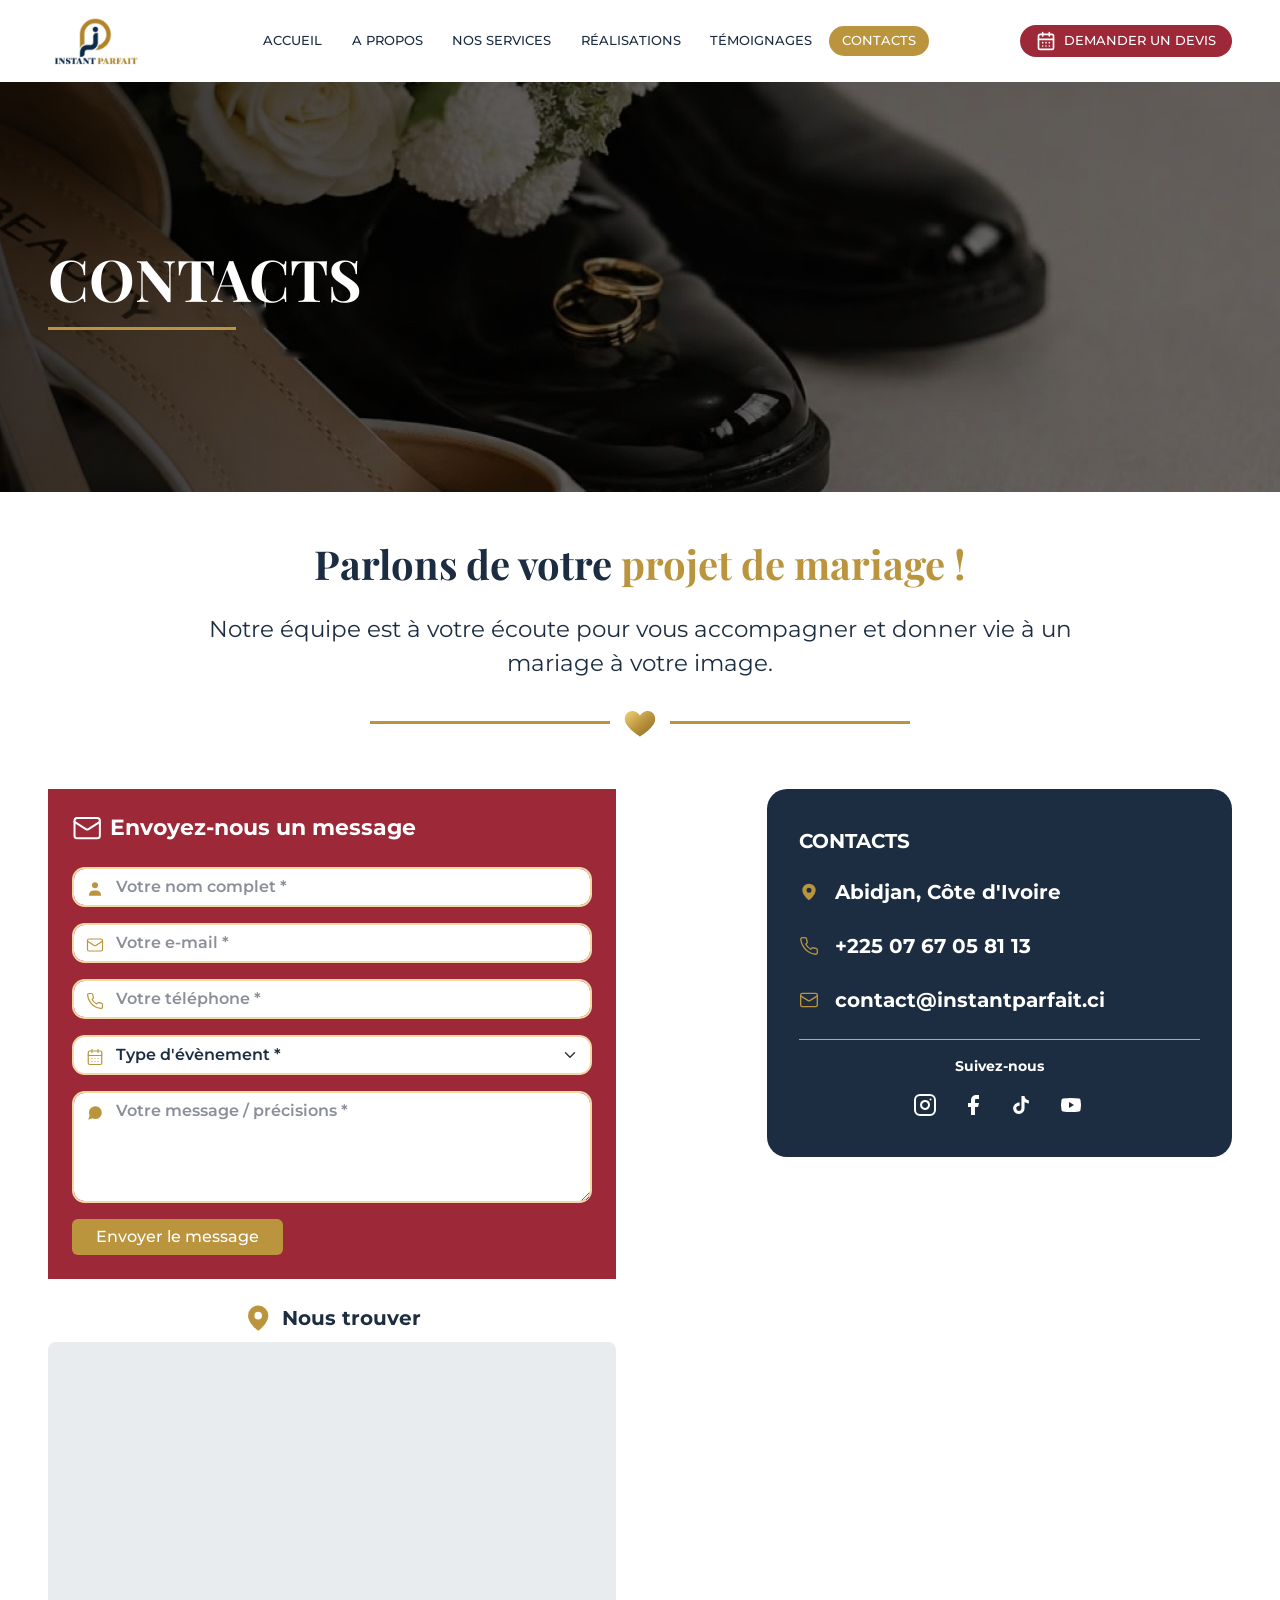
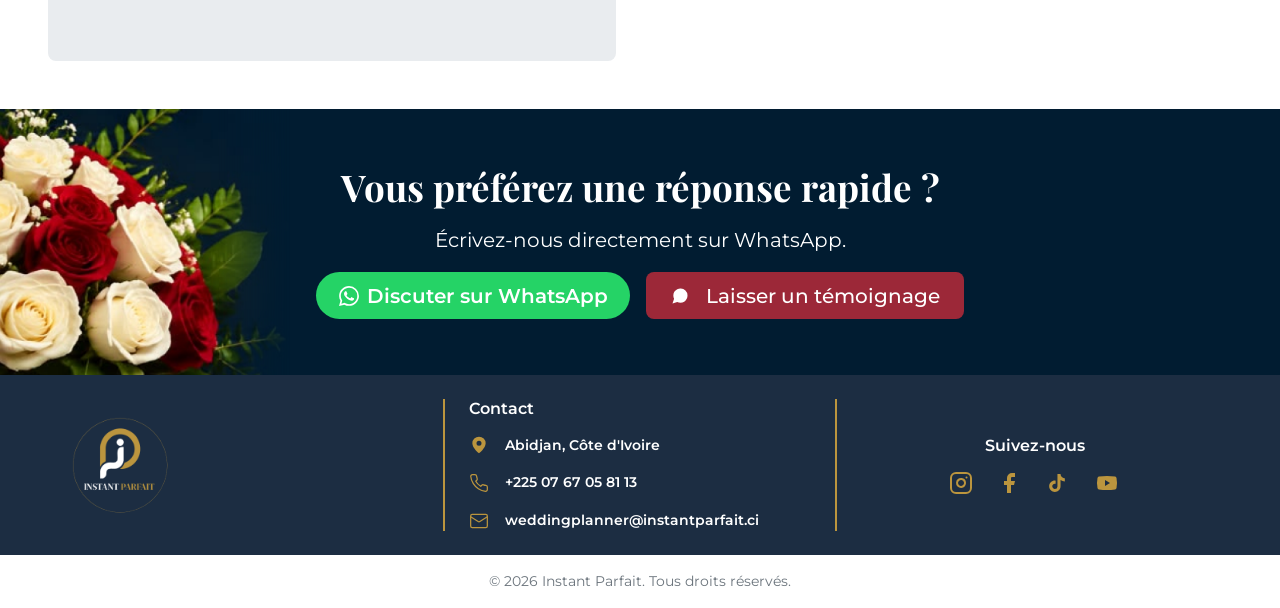
==== contact.html @ 06c69c96 "Ajout des pages A propos, Services, Réalisations, Témoignages et Contacts - 5 nouvelles pages repren" ====
<!DOCTYPE html>
<html lang="fr">
<head>
  <meta charset="UTF-8">
  <meta name="viewport" content="width=device-width, initial-scale=1.0">
  <title>Contacts – Instant Parfait</title>
  <meta name="description" content="Contactez Instant Parfait, wedding planner à Abidjan : formulaire, téléphone, e-mail et WhatsApp.">
  <link rel="preconnect" href="https://fonts.googleapis.com">
  <link rel="preconnect" href="https://fonts.gstatic.com" crossorigin>
  <link href="https://fonts.googleapis.com/css2?family=Montserrat:wght@400;500;600;700&family=Playfair+Display:wght@600;700&display=swap" rel="stylesheet">
  <link rel="stylesheet" href="assets/vendor/bootstrap/bootstrap.min.css">
  <link rel="stylesheet" href="assets/css/style.css">
</head>
<body>

  <!-- ===== En-tête ===== -->
  <header class="ip-header sticky-top">
    <nav class="navbar navbar-expand-lg ip-inner">
      <a class="navbar-brand" href="index.html">
        <img src="assets/img/logo.png" alt="Instant Parfait" class="ip-logo">
      </a>

      <div class="d-flex align-items-center gap-2 order-lg-last">
        <a href="contact.html#formulaire" class="btn btn-bordeaux btn-devis d-none d-sm-inline-flex">
          <svg class="ip-icon" width="20" height="20" viewBox="0 0 24 24" fill="none" stroke="currentColor" stroke-width="2" stroke-linecap="round" stroke-linejoin="round"><rect width="18" height="18" x="3" y="4" rx="2"/><path d="M8 2v4M16 2v4M3 10h18M8 14h.01M12 14h.01M16 14h.01M8 18h.01M12 18h.01M16 18h.01"/></svg>
          Demander un devis
        </a>
        <button class="navbar-toggler border-0" type="button" data-bs-toggle="collapse" data-bs-target="#menu" aria-controls="menu" aria-expanded="false" aria-label="Menu">
          <span class="navbar-toggler-icon"></span>
        </button>
      </div>

      <div class="collapse navbar-collapse justify-content-center" id="menu">
        <ul class="navbar-nav gap-lg-1 py-3 py-lg-0">
          <li class="nav-item"><a class="nav-link" href="index.html">Accueil</a></li>
          <li class="nav-item"><a class="nav-link" href="a-propos.html">A propos</a></li>
          <li class="nav-item"><a class="nav-link" href="services.html">Nos services</a></li>
          <li class="nav-item"><a class="nav-link" href="realisations.html">Réalisations</a></li>
          <li class="nav-item"><a class="nav-link" href="temoignages.html">Témoignages</a></li>
          <li class="nav-item"><a class="nav-link" href="contact.html">Contacts</a></li>
          <li class="nav-item d-sm-none mt-2">
            <a href="contact.html#formulaire" class="btn btn-bordeaux btn-devis w-100 justify-content-center">Demander un devis</a>
          </li>
        </ul>
      </div>
    </nav>
  </header>

  <main>

    <!-- ===== Bannière ===== -->
    <section class="ip-banner">
      <img src="assets/img/banniere-contact.jpg" alt="Chaussures des mariés, bouquet et alliances">
      <div class="ip-inner"><h1>Contacts</h1></div>
    </section>

    <!-- ===== Introduction ===== -->
    <section class="ip-inner text-center pt-5">
      <h2 class="ip-intro-titre">Parlons de votre <span class="text-gold">projet de mariage !</span></h2>
      <p class="ip-intro-texte mt-4 mb-0">
        Notre équipe est à votre écoute pour vous accompagner et donner vie à un mariage à votre image.
      </p>
      <div class="ip-separateur" aria-hidden="true"><svg viewBox="0 0 24 24" width="36" height="36"><defs><linearGradient id="or" x1="0" y1="0" x2="1" y2="1"><stop offset="0" stop-color="#f3d27a"/><stop offset=".5" stop-color="#bb953e"/><stop offset="1" stop-color="#8a6a22"/></linearGradient></defs><path fill="url(#or)" d="M12 21s-7.5-4.6-9.6-9.2C.8 8.2 2.9 4 6.9 4c2.1 0 3.6 1.1 5.1 3 1.5-1.9 3-3 5.1-3 4 0 6.1 4.2 4.5 7.8C19.5 16.4 12 21 12 21Z"/></svg></div>
    </section>

    <!-- ===== Formulaire et coordonnées ===== -->
    <section id="formulaire" class="ip-inner py-5">
      <div class="row g-4 g-xl-5 justify-content-between">
        <div class="col-lg-6">
          <div class="ip-form-card">
            <h2 class="d-flex align-items-center gap-2 mb-4"><svg class="ip-icon-lg" width="24" height="24" viewBox="0 0 24 24" fill="none" stroke="currentColor" stroke-width="1.6" stroke-linecap="round" stroke-linejoin="round" aria-hidden="true"><rect width="20" height="16" x="2" y="4" rx="2"/><path d="m22 7-8.97 5.7a1.94 1.94 0 0 1-2.06 0L2 7"/></svg> Envoyez-nous un message</h2>

            <div id="form-contact-succes" class="alert alert-light d-none" role="status" tabindex="-1">
              Merci <strong data-nom></strong>, votre message a bien été envoyé. Nous vous répondons très vite !
            </div>

            <form id="form-contact" class="d-flex flex-column gap-3" novalidate>
              <div class="ip-champ">
                <svg width="24" height="24" viewBox="0 0 24 24" fill="currentColor" aria-hidden="true"><circle cx="12" cy="7" r="4"/><path d="M4 21v-1a6 6 0 0 1 6-6h4a6 6 0 0 1 6 6v1Z"/></svg>
                <input type="text" class="form-control" name="nom" placeholder="Votre nom complet *" autocomplete="name" required aria-label="Votre nom complet">
                <div class="invalid-feedback">Indiquez votre nom.</div>
              </div>
              <div class="ip-champ">
                <svg width="24" height="24" viewBox="0 0 24 24" fill="none" stroke="currentColor" stroke-width="1.6" stroke-linecap="round" stroke-linejoin="round" aria-hidden="true"><rect width="20" height="16" x="2" y="4" rx="2"/><path d="m22 7-8.97 5.7a1.94 1.94 0 0 1-2.06 0L2 7"/></svg>
                <input type="email" class="form-control" name="email" placeholder="Votre e-mail *" autocomplete="email" required aria-label="Votre e-mail">
                <div class="invalid-feedback">Indiquez une adresse e-mail valide.</div>
              </div>
              <div class="ip-champ">
                <svg width="24" height="24" viewBox="0 0 24 24" fill="none" stroke="currentColor" stroke-width="1.6" stroke-linecap="round" stroke-linejoin="round" aria-hidden="true"><path d="M22 16.92v3a2 2 0 0 1-2.18 2 19.79 19.79 0 0 1-8.63-3.07 19.5 19.5 0 0 1-6-6 19.79 19.79 0 0 1-3.07-8.67A2 2 0 0 1 4.11 2h3a2 2 0 0 1 2 1.72 12.84 12.84 0 0 0 .7 2.81 2 2 0 0 1-.45 2.11L8.09 9.91a16 16 0 0 0 6 6l1.27-1.27a2 2 0 0 1 2.11-.45 12.84 12.84 0 0 0 2.81.7A2 2 0 0 1 22 16.92z"/></svg>
                <input type="tel" class="form-control" name="telephone" placeholder="Votre téléphone *" autocomplete="tel" required aria-label="Votre téléphone">
                <div class="invalid-feedback">Indiquez votre numéro de téléphone.</div>
              </div>
              <div class="ip-champ">
                <svg width="24" height="24" viewBox="0 0 24 24" fill="none" stroke="currentColor" stroke-width="1.6" stroke-linecap="round" stroke-linejoin="round" aria-hidden="true"><rect width="18" height="18" x="3" y="4" rx="2"/><path d="M8 2v4M16 2v4M3 10h18M8 14h.01M12 14h.01M16 14h.01M8 18h.01M12 18h.01M16 18h.01"/></svg>
                <select class="form-select" name="evenement" required aria-label="Type d'évènement">
                  <option value="" selected disabled>Type d'évènement *</option>
                  <option>Mariage</option>
                  <option>Fiançailles</option>
                  <option>Réception / décoration</option>
                  <option>Autre évènement</option>
                </select>
                <div class="invalid-feedback">Choisissez un type d'évènement.</div>
              </div>
              <div class="ip-champ">
                <svg width="24" height="24" viewBox="0 0 24 24" fill="currentColor" aria-hidden="true"><path d="M21 11.5a8.38 8.38 0 0 1-.9 3.8 8.5 8.5 0 0 1-7.6 4.7 8.38 8.38 0 0 1-3.8-.9L3 21l1.9-5.7a8.38 8.38 0 0 1-.9-3.8 8.5 8.5 0 0 1 4.7-7.6 8.38 8.38 0 0 1 3.8-.9h.5a8.48 8.48 0 0 1 8 8v.5z"/></svg>
                <textarea class="form-control" name="message" rows="4" placeholder="Votre message / précisions *" required aria-label="Votre message"></textarea>
                <div class="invalid-feedback">Écrivez votre message.</div>
              </div>
              <button type="submit" class="btn btn-gold align-self-start px-4">Envoyer le message</button>
            </form>
          </div>

          <h2 class="h5 fw-bold d-flex align-items-center justify-content-center gap-2 mt-4"><svg class="ip-icon-lg text-gold" width="24" height="24" viewBox="0 0 24 24" fill="currentColor" aria-hidden="true"><path d="M12 2a8 8 0 0 0-8 8c0 6 8 12 8 12s8-6 8-12a8 8 0 0 0-8-8Zm0 11a3 3 0 1 1 0-6 3 3 0 0 1 0 6Z"/></svg> Nous trouver</h2>
          <iframe class="ip-carte" src="https://maps.google.com/maps?q=Abidjan%2C%20C%C3%B4te%20d%27Ivoire&amp;z=11&amp;output=embed" title="Carte : Instant Parfait à Abidjan" loading="lazy" referrerpolicy="no-referrer-when-downgrade"></iframe>
        </div>

        <div class="col-lg-5">
          <div class="ip-contact-card">
            <h2 class="h5 fw-bold text-uppercase mb-4">Contacts</h2>
            <ul class="ip-contact-liste list-unstyled d-flex flex-column gap-4 mb-4">
              <li class="d-flex align-items-center gap-3"><svg class="ip-icon text-gold" width="24" height="24" viewBox="0 0 24 24" fill="currentColor" aria-hidden="true"><path d="M12 2a8 8 0 0 0-8 8c0 6 8 12 8 12s8-6 8-12a8 8 0 0 0-8-8Zm0 11a3 3 0 1 1 0-6 3 3 0 0 1 0 6Z"/></svg> Abidjan, Côte d'Ivoire</li>
              <li class="d-flex align-items-center gap-3"><svg class="ip-icon text-gold" width="24" height="24" viewBox="0 0 24 24" fill="none" stroke="currentColor" stroke-width="1.6" stroke-linecap="round" stroke-linejoin="round" aria-hidden="true"><path d="M22 16.92v3a2 2 0 0 1-2.18 2 19.79 19.79 0 0 1-8.63-3.07 19.5 19.5 0 0 1-6-6 19.79 19.79 0 0 1-3.07-8.67A2 2 0 0 1 4.11 2h3a2 2 0 0 1 2 1.72 12.84 12.84 0 0 0 .7 2.81 2 2 0 0 1-.45 2.11L8.09 9.91a16 16 0 0 0 6 6l1.27-1.27a2 2 0 0 1 2.11-.45 12.84 12.84 0 0 0 2.81.7A2 2 0 0 1 22 16.92z"/></svg> <a href="tel:+2250767058113">+225 07 67 05 81 13</a></li>
              <li class="d-flex align-items-center gap-3"><svg class="ip-icon text-gold" width="24" height="24" viewBox="0 0 24 24" fill="none" stroke="currentColor" stroke-width="1.6" stroke-linecap="round" stroke-linejoin="round" aria-hidden="true"><rect width="20" height="16" x="2" y="4" rx="2"/><path d="m22 7-8.97 5.7a1.94 1.94 0 0 1-2.06 0L2 7"/></svg> <a href="mailto:contact@instantparfait.ci" class="text-break">contact@instantparfait.ci</a></li>
            </ul>
            <hr>
            <p class="text-center small mb-3">Suivez-nous</p>
            <div class="ip-social d-flex justify-content-center gap-4">
          <a href="#" aria-label="Instagram">
            <svg width="24" height="24" viewBox="0 0 24 24" fill="none" stroke="currentColor" stroke-width="2" stroke-linecap="round"><rect width="20" height="20" x="2" y="2" rx="5"/><path d="M16 11.37A4 4 0 1 1 12.63 8 4 4 0 0 1 16 11.37zM17.5 6.5h.01"/></svg>
          </a>
          <a href="#" aria-label="Facebook">
            <svg width="24" height="24" viewBox="0 0 24 24" fill="currentColor"><path d="M18 2h-3a5 5 0 0 0-5 5v3H7v4h3v8h4v-8h3l1-4h-4V7a1 1 0 0 1 1-1h3z"/></svg>
          </a>
          <a href="#" aria-label="TikTok">
            <svg width="24" height="24" viewBox="0 0 24 24" fill="currentColor"><path d="M16.6 5.82A4.28 4.28 0 0 1 15.54 3h-3.09v12.4a2.59 2.59 0 0 1-2.59 2.5c-1.42 0-2.6-1.16-2.6-2.6 0-1.72 1.66-3.01 3.37-2.48V9.66c-3.45-.46-6.47 2.22-6.47 5.64 0 3.33 2.76 5.7 5.69 5.7 3.14 0 5.69-2.55 5.69-5.7V9.01a7.35 7.35 0 0 0 4.3 1.38V7.3s-1.88.09-3.24-1.48z"/></svg>
          </a>
          <a href="#" aria-label="YouTube">
            <svg width="28" height="24" viewBox="0 0 24 24"><path fill="currentColor" d="M2.5 17a24.12 24.12 0 0 1 0-10 2 2 0 0 1 1.4-1.4 49.56 49.56 0 0 1 16.2 0A2 2 0 0 1 21.5 7a24.12 24.12 0 0 1 0 10 2 2 0 0 1-1.4 1.4 49.55 49.55 0 0 1-16.2 0A2 2 0 0 1 2.5 17"/><path fill="#1c2d42" d="m10 15 5-3-5-3z"/></svg>
          </a>
        </div>
          </div>
        </div>
      </div>
    </section>

    <!-- ===== Appel à l'action ===== -->
    <section class="ip-cta-band">
      <img src="assets/img/cta-roses.png" alt="" class="ip-cta-roses">
      <div class="ip-cta-contenu">
        <h2>Vous préférez une réponse rapide ?</h2>
        <p class="mt-3">Écrivez-nous directement sur WhatsApp.</p>
        <div class="d-flex flex-wrap justify-content-center gap-3 mt-3">
          <a href="https://wa.me/2250767058113" target="_blank" rel="noopener" class="btn btn-whatsapp btn-lg"><svg class="ip-icon" width="24" height="24" viewBox="0 0 24 24" fill="currentColor" aria-hidden="true"><path d="M17.47 14.38c-.3-.15-1.76-.87-2.03-.97-.27-.1-.47-.15-.67.15-.2.3-.77.97-.94 1.16-.17.2-.35.22-.64.08-.3-.15-1.26-.46-2.39-1.48-.88-.79-1.48-1.76-1.65-2.06-.17-.3-.02-.46.13-.6.13-.14.3-.35.45-.52.15-.18.2-.3.3-.5.1-.2.05-.37-.03-.52-.07-.15-.67-1.61-.92-2.2-.24-.58-.49-.5-.67-.51h-.57c-.2 0-.52.07-.8.37-.27.3-1.04 1.02-1.04 2.48 0 1.46 1.07 2.88 1.21 3.07.15.2 2.1 3.2 5.08 4.49.71.3 1.26.49 1.7.63.71.22 1.36.19 1.87.12.57-.09 1.76-.72 2-1.41.25-.7.25-1.29.18-1.41-.08-.13-.28-.2-.57-.35M12.05 21.79h-.01a9.87 9.87 0 0 1-5.03-1.38l-.36-.21-3.74.98 1-3.65-.24-.37a9.86 9.86 0 0 1-1.51-5.26c0-5.45 4.44-9.88 9.89-9.88 2.64 0 5.12 1.03 6.99 2.9a9.82 9.82 0 0 1 2.89 6.99c0 5.45-4.44 9.88-9.88 9.88m8.41-18.3A11.82 11.82 0 0 0 12.05 0C5.5 0 .16 5.34.16 11.89c0 2.1.55 4.14 1.59 5.95L.06 24l6.3-1.65a11.88 11.88 0 0 0 5.68 1.45h.01c6.55 0 11.89-5.34 11.89-11.89a11.82 11.82 0 0 0-3.48-8.41Z"/></svg> Discuter sur WhatsApp</a>
          <a href="temoignages.html#avis" class="btn btn-bordeaux btn-lg px-4 gap-3"><svg class="ip-icon" width="24" height="24" viewBox="0 0 24 24" fill="currentColor" aria-hidden="true"><path d="M21 11.5a8.38 8.38 0 0 1-.9 3.8 8.5 8.5 0 0 1-7.6 4.7 8.38 8.38 0 0 1-3.8-.9L3 21l1.9-5.7a8.38 8.38 0 0 1-.9-3.8 8.5 8.5 0 0 1 4.7-7.6 8.38 8.38 0 0 1 3.8-.9h.5a8.48 8.48 0 0 1 8 8v.5z"/></svg> Laisser un témoignage</a>
        </div>
      </div>
    </section>
  </main>

  <!-- ===== Pied de page ===== -->
  <footer>
   <div class="bg-navy text-white">
    <div class="ip-inner ip-footer row g-0 align-items-center py-4">
      <div class="col-md-4 text-center text-md-start ps-md-4 mb-4 mb-md-0">
        <img src="assets/img/logo-footer.png" alt="Instant Parfait" class="ip-footer-logo">
      </div>

      <div class="col-md-4 ip-footer-contact px-md-4 mb-4 mb-md-0">
        <h3 class="fs-6 fw-semibold mb-3 text-center text-md-start">Contact</h3>
        <ul class="list-unstyled mx-auto mx-md-0 mb-0 d-flex flex-column gap-3" style="width: fit-content;">
          <li class="d-flex align-items-center gap-3">
            <svg class="ip-icon text-gold" width="20" height="20" viewBox="0 0 24 24" fill="currentColor"><path d="M12 2a8 8 0 0 0-8 8c0 6 8 12 8 12s8-6 8-12a8 8 0 0 0-8-8Zm0 11a3 3 0 1 1 0-6 3 3 0 0 1 0 6Z"/></svg>
            Abidjan, Côte d'Ivoire
          </li>
          <li class="d-flex align-items-center gap-3">
            <svg class="ip-icon text-gold" width="20" height="20" viewBox="0 0 24 24" fill="none" stroke="currentColor" stroke-width="1.5" stroke-linejoin="round"><path d="M22 16.92v3a2 2 0 0 1-2.18 2 19.79 19.79 0 0 1-8.63-3.07 19.5 19.5 0 0 1-6-6 19.79 19.79 0 0 1-3.07-8.67A2 2 0 0 1 4.11 2h3a2 2 0 0 1 2 1.72 12.84 12.84 0 0 0 .7 2.81 2 2 0 0 1-.45 2.11L8.09 9.91a16 16 0 0 0 6 6l1.27-1.27a2 2 0 0 1 2.11-.45 12.84 12.84 0 0 0 2.81.7A2 2 0 0 1 22 16.92z"/></svg>
            <a href="tel:+2250767058113">+225 07 67 05 81 13</a>
          </li>
          <li class="d-flex align-items-center gap-3">
            <svg class="ip-icon text-gold" width="20" height="20" viewBox="0 0 24 24" fill="none" stroke="currentColor" stroke-width="1.5" stroke-linejoin="round"><rect width="20" height="16" x="2" y="4" rx="2"/><path d="m22 7-8.97 5.7a1.94 1.94 0 0 1-2.06 0L2 7"/></svg>
            <a href="mailto:weddingplanner@instantparfait.ci" class="text-break">weddingplanner@instantparfait.ci</a>
          </li>
        </ul>
      </div>

      <div class="col-md-4 text-center">
        <h3 class="fs-6 fw-semibold mb-3">Suivez-nous</h3>
        <div class="ip-social d-flex justify-content-center gap-4">
          <a href="#" aria-label="Instagram">
            <svg width="24" height="24" viewBox="0 0 24 24" fill="none" stroke="currentColor" stroke-width="2" stroke-linecap="round"><rect width="20" height="20" x="2" y="2" rx="5"/><path d="M16 11.37A4 4 0 1 1 12.63 8 4 4 0 0 1 16 11.37zM17.5 6.5h.01"/></svg>
          </a>
          <a href="#" aria-label="Facebook">
            <svg width="24" height="24" viewBox="0 0 24 24" fill="currentColor"><path d="M18 2h-3a5 5 0 0 0-5 5v3H7v4h3v8h4v-8h3l1-4h-4V7a1 1 0 0 1 1-1h3z"/></svg>
          </a>
          <a href="#" aria-label="TikTok">
            <svg width="24" height="24" viewBox="0 0 24 24" fill="currentColor"><path d="M16.6 5.82A4.28 4.28 0 0 1 15.54 3h-3.09v12.4a2.59 2.59 0 0 1-2.59 2.5c-1.42 0-2.6-1.16-2.6-2.6 0-1.72 1.66-3.01 3.37-2.48V9.66c-3.45-.46-6.47 2.22-6.47 5.64 0 3.33 2.76 5.7 5.69 5.7 3.14 0 5.69-2.55 5.69-5.7V9.01a7.35 7.35 0 0 0 4.3 1.38V7.3s-1.88.09-3.24-1.48z"/></svg>
          </a>
          <a href="#" aria-label="YouTube">
            <svg width="28" height="24" viewBox="0 0 24 24"><path fill="currentColor" d="M2.5 17a24.12 24.12 0 0 1 0-10 2 2 0 0 1 1.4-1.4 49.56 49.56 0 0 1 16.2 0A2 2 0 0 1 21.5 7a24.12 24.12 0 0 1 0 10 2 2 0 0 1-1.4 1.4 49.55 49.55 0 0 1-16.2 0A2 2 0 0 1 2.5 17"/><path fill="#1c2d42" d="m10 15 5-3-5-3z"/></svg>
          </a>
        </div>
      </div>
    </div>
   </div>
    <p class="text-center small text-secondary py-3 mb-0">© <span id="annee"></span> Instant Parfait. Tous droits réservés.</p>
  </footer>

  <script src="assets/vendor/bootstrap/bootstrap.bundle.min.js"></script>
  <script src="assets/js/main.js"></script>
</body>
</html>
---- assets/css/style.css ----
/* ==========================================================
   Instant Parfait – styles personnalisés (complète Bootstrap)
   ========================================================== */

:root {
  --ip-gold: #bb953e;
  --ip-navy: #1c2d42;
  --ip-bordeaux: #9c2838;
  --ip-cacao: #3d2e20;
  --ip-serif: "Playfair Display", Georgia, "Times New Roman", serif;
  --ip-sans: "Montserrat", system-ui, -apple-system, "Segoe UI", sans-serif;
}

body {
  font-family: var(--ip-sans);
  color: var(--ip-navy);
  background: #fff;
}

.font-serif { font-family: var(--ip-serif); }
.text-gold { color: var(--ip-gold) !important; }
.text-navy { color: var(--ip-navy) !important; }
.bg-navy { background-color: var(--ip-navy) !important; }

/* Les ancres (#services…) ne passent pas sous le menu fixe */
section[id] { scroll-margin-top: 90px; }

/* Les fonds prennent toute la largeur ; le contenu est aligné dans .ip-inner */
.ip-inner {
  width: 100%;
  max-width: 1440px;
  margin-inline: auto;
  padding-inline: 1rem;
}
@media (min-width: 768px) {
  .ip-inner { padding-inline: 2rem; }
}
@media (min-width: 1200px) {
  .ip-inner { padding-inline: 3rem; }
}

/* ---------- Icônes SVG ---------- */
.ip-icon { width: 1.25rem; height: 1.25rem; flex-shrink: 0; }
.ip-icon-lg { width: 1.9rem; height: 1.9rem; }
.ip-icon-xl { width: 2.6rem; height: 2.6rem; }

/* ---------- Boutons ---------- */
.btn-gold,
.btn-bordeaux {
  display: inline-flex;
  align-items: center;
  gap: .5rem;
  color: #fff;
  font-weight: 500;
  border: 0;
  transition: filter .2s, transform .2s;
}
.btn-gold { background: var(--ip-gold); }
.btn-bordeaux { background: var(--ip-bordeaux); }
.btn-gold:hover,
.btn-bordeaux:hover {
  color: #fff;
  filter: brightness(1.1);
  transform: translateY(-2px);
}

/* ---------- En-tête ---------- */
.ip-header {
  background: rgba(255, 255, 255, .96);
  backdrop-filter: blur(6px);
}
.ip-logo { height: 56px; width: auto; }

.ip-header .nav-link {
  font-size: .82rem;
  font-weight: 500;
  text-transform: uppercase;
  color: var(--ip-navy);
  border-radius: 999px;
  padding: .35rem .8rem !important;
}
.ip-header .nav-link:hover { color: var(--ip-gold); }
.ip-header .nav-link.active {
  background: var(--ip-gold);
  color: #fff !important;
}
.ip-header .btn-devis {
  font-size: .82rem;
  text-transform: uppercase;
  border-radius: 999px;
  padding: .35rem 1rem;
}
.navbar-toggler:focus { box-shadow: none; }

/* ---------- Hero ---------- */
.ip-hero {
  position: relative;
  overflow: hidden;
  background: var(--ip-cacao);
  color: #fff;
  border-bottom: 2px solid var(--ip-gold);
}
.ip-hero-img {
  position: absolute;
  inset: 0;
  width: 100%;
  height: 100%;
  object-fit: cover;
  object-position: top;
}
.ip-hero-overlay {
  position: absolute;
  inset: 0;
  background: rgba(61, 46, 32, .75);
}
.ip-hero-content {
  position: relative;
  max-width: 36rem;
  padding: 3rem 0;
}
.ip-hero h1 {
  font-family: var(--ip-serif);
  font-weight: 700;
  font-size: clamp(2.2rem, 5vw, 3.4rem);
  line-height: 1.3;
}
.ip-hero .ip-surtitre {
  font-size: .85rem;
  font-weight: 500;
  text-transform: uppercase;
}
.ip-hero-atouts {
  font-size: .66rem;
  font-weight: 500;
  max-width: 28rem;
}
@media (min-width: 400px) {
  .ip-hero-atouts { font-size: .72rem; }
}
@media (min-width: 576px) {
  .ip-hero-atouts { font-size: .85rem; }
}

/* Tablette et plus : photo à droite, dégradé à gauche */
@media (min-width: 768px) {
  .ip-hero-img { left: auto; width: 58%; }
  /* Le dégradé reste opaque jusqu'au bord gauche de la photo (42 %) pour masquer la jonction */
  .ip-hero-overlay {
    background: linear-gradient(to right,
      var(--ip-cacao) 42%,
      rgba(61, 46, 32, .6) 54%,
      transparent 75%);
  }
  .ip-hero-content { padding: 3rem 0; }
}
@media (min-width: 1200px) {
  .ip-hero-img { width: 55%; }
  .ip-hero-overlay {
    background: linear-gradient(to right,
      var(--ip-cacao) 45%,
      rgba(61, 46, 32, .6) 56%,
      transparent 75%);
  }
  .ip-hero-content { padding: 4.5rem 0; }
}

/* ---------- À propos ---------- */
.ip-titre {
  font-family: var(--ip-serif);
  font-weight: 600;
  font-size: clamp(1.7rem, 3vw, 2rem);
}
.ip-apropos-texte {
  font-weight: 500;
  font-size: 1.1rem;
  line-height: 1.6;
}
.ip-apropos-atouts { font-weight: 500; }

/* ---------- Services ---------- */
.ip-services-grid {
  max-width: 300px;          /* mobile : une carte centrée */
  margin-inline: auto;
}
.ip-service-card {
  display: flex;
  flex-direction: column;
  width: 100%;
  height: 100%;
  overflow: hidden;
  background: #fff;
  color: var(--ip-navy);
  border-radius: .75rem .75rem 0 0;
  text-decoration: none;
  box-shadow: 0 6px 18px rgba(0, 0, 0, .25);
  transition: transform .3s, box-shadow .3s;
}
.ip-service-card:hover {
  color: var(--ip-navy);
  transform: translateY(-4px);
  box-shadow: 0 10px 24px rgba(0, 0, 0, .35);
}
.ip-service-media {
  overflow: hidden;
  aspect-ratio: 16 / 10;
}
.ip-service-media img {
  display: block;
  width: 100%;
  height: 100%;
  object-fit: cover;
  transition: transform .4s;
}
.ip-service-card:hover .ip-service-media img { transform: scale(1.06); }
.ip-service-card h3 {
  flex-grow: 1;
  display: flex;
  align-items: center;
  justify-content: center;
  min-height: 3.6rem;        /* même hauteur de titre sur 1 ou 2 lignes */
  margin: 0;
  padding: .55rem .75rem;
  font-size: 1.1rem;
  font-weight: 500;
  line-height: 1.25;
}

/* Tablette portrait (576–767px) : 3 cartes plus compactes */
@media (min-width: 576px) {
  .ip-services-grid { max-width: 640px; }
  .ip-service-card h3 {
    min-height: 3.2rem;
    padding: .5rem .4rem;
    font-size: .95rem;
  }
}

/* Tablette paysage et ordinateur */
@media (min-width: 1200px) {
  .ip-services-grid { max-width: 980px !important; }
}
@media (min-width: 768px) {
  .ip-services-grid { max-width: 820px; }
  .ip-service-card h3 {
    min-height: 3.8rem;
    padding: .6rem .75rem;
    font-size: 1.15rem;
  }
}

/* ---------- Réalisations ---------- */
.ip-realisation {
  display: block;
  overflow: hidden;
  border-radius: 1rem;
}
.ip-realisation img {
  width: 100%;
  aspect-ratio: 5 / 4;
  object-fit: cover;
  transition: transform .3s;
}
.ip-realisation:hover img { transform: scale(1.05); }

/* ---------- Pied de page ---------- */
.ip-footer { font-size: .9rem; font-weight: 600; }
.ip-footer a { color: #fff; text-decoration: none; }
.ip-footer a:hover { color: var(--ip-gold); }
.ip-footer-logo { width: 96px; height: 96px; border-radius: 50%; }
.ip-social a { color: var(--ip-gold); transition: color .2s; }
.ip-social a:hover { color: #fff; }

@media (min-width: 768px) {
  .ip-footer-contact {
    border-left: 2px solid var(--ip-gold);
    border-right: 2px solid var(--ip-gold);
  }
}

/* ==========================================================
   Pages intérieures
   ========================================================== */

/* ---------- Bannière de page ---------- */
.ip-banner {
  position: relative;
  overflow: hidden;
  display: flex;
  align-items: center;
  min-height: clamp(220px, 32vw, 440px);
  background: var(--ip-navy);
  color: #fff;
}
.ip-banner > img {
  position: absolute;
  inset: 0;
  width: 100%;
  height: 100%;
  object-fit: cover;
}
.ip-banner::before {               /* voile pour la lisibilité du titre */
  content: "";
  position: absolute;
  inset: 0;
  z-index: 1;
  background: linear-gradient(to right, rgba(0, 0, 0, .55), rgba(0, 0, 0, .1) 60%, transparent);
}
.ip-banner .ip-inner { position: relative; z-index: 2; }
.ip-banner h1 {
  font-family: var(--ip-serif);
  font-weight: 700;
  text-transform: uppercase;
  font-size: clamp(1.65rem, 5vw, 3.6rem);
  margin: 0;
  display: inline-block;
}
.ip-banner h1::after {             /* soulignement doré */
  content: "";
  display: block;
  width: min(240px, 60%);
  height: 3px;
  margin-top: .9rem;
  background: var(--ip-gold);
}
.ip-banner--centre { text-align: center; }
.ip-banner--centre::before { background: rgba(0, 0, 0, .25); }
.ip-banner--centre h1::after { margin-inline: auto; }

/* ---------- Introduction de page ---------- */
.ip-intro-titre {
  font-family: var(--ip-serif);
  font-weight: 700;
  font-size: clamp(1.7rem, 3.4vw, 2.5rem);
}
.ip-intro-sous-titre {
  font-family: var(--ip-serif);
  font-weight: 600;
  font-size: clamp(1.1rem, 2vw, 1.5rem);
  max-width: 62rem;
  margin-inline: auto;
}
.ip-intro-texte {
  font-size: clamp(1.05rem, 1.8vw, 1.45rem);
  max-width: 56rem;
  margin-inline: auto;
}

/* Séparateur avec cœur doré */
.ip-separateur {
  display: flex;
  align-items: center;
  justify-content: center;
  gap: .75rem;
  margin: 1.5rem auto 0;
}
.ip-separateur::before,
.ip-separateur::after {
  content: "";
  width: min(240px, 30vw);
  height: 3px;
  background: var(--ip-gold);
}
.ip-separateur svg { width: 36px; height: 36px; }

/* ---------- Bandeau d'appel à l'action ---------- */
.ip-cta-band {
  position: relative;
  overflow: hidden;
  background: #011c31;
  color: #fff;
  text-align: center;
  padding: 3.5rem 1rem;
}
.ip-cta-band .ip-cta-roses {
  position: absolute;
  left: 0;
  bottom: 0;
  height: 100%;
  width: auto;
  max-width: 30%;
  object-fit: cover;
  object-position: left bottom;
  -webkit-mask-image: linear-gradient(to right, #000 75%, transparent);
          mask-image: linear-gradient(to right, #000 75%, transparent);
}
.ip-cta-band .ip-cta-contenu { position: relative; max-width: 46rem; margin-inline: auto; }
.ip-cta-band h2 {
  font-family: var(--ip-serif);
  font-weight: 700;
  font-size: clamp(1.6rem, 3vw, 2.3rem);
}
.ip-cta-band p { font-size: clamp(1rem, 1.6vw, 1.3rem); }
.ip-cta-band--creme { background: #fcf2e8; color: var(--ip-navy); }
@media (max-width: 767.98px) {
  .ip-cta-band { padding-top: 9.5rem; }
  .ip-cta-band .ip-cta-roses { top: 0; bottom: auto; height: 8.5rem; max-width: none; }
}

.btn-whatsapp {
  display: inline-flex;
  align-items: center;
  gap: .5rem;
  background: #25d366;
  color: #fff;
  font-weight: 600;
  border-radius: 999px;
  padding: .55rem 1.4rem;
  border: 0;
  text-decoration: none;
  transition: filter .2s, transform .2s;
}
.btn-whatsapp:hover { color: #fff; filter: brightness(1.08); transform: translateY(-2px); }

/* ---------- Réalisations : filtres et galerie ---------- */
.ip-filtres {
  display: flex;
  flex-wrap: wrap;
  justify-content: center;
  gap: .5rem 1.5rem;
}
.ip-filtre {
  font-family: var(--ip-serif);
  font-weight: 600;
  text-transform: uppercase;
  font-size: clamp(.95rem, 1.8vw, 1.45rem);
  color: var(--ip-navy);
  background: none;
  border: 0;
  border-radius: .8rem;
  padding: .3rem 1.1rem;
  transition: background .2s, color .2s;
}
.ip-filtre:hover { color: var(--ip-bordeaux); }
.ip-filtre.active { background: var(--ip-bordeaux); color: #fff; }

.ip-galerie-item {
  display: block;
  width: 100%;
  padding: 0;
  border: 0;
  overflow: hidden;
  border-radius: 1.25rem;
  background: none;
  cursor: zoom-in;
}
.ip-galerie-item img {
  display: block;
  width: 100%;
  aspect-ratio: 6 / 5;
  object-fit: cover;
  transition: transform .4s;
}
.ip-galerie-item:hover img { transform: scale(1.05); }
.ip-galerie { animation: ip-fondu .35s ease; }
@keyframes ip-fondu { from { opacity: 0; transform: translateY(8px); } to { opacity: 1; transform: none; } }

/* ---------- Contacts ---------- */
.ip-form-card {
  background: var(--ip-bordeaux);
  color: #fff;
  padding: 1.5rem;
}
.ip-form-card h2 { font-size: 1.35rem; font-weight: 700; }
.ip-champ { position: relative; }
.ip-champ > svg {
  position: absolute;
  left: .9rem;
  top: .8rem;
  width: 18px;
  height: 18px;
  color: var(--ip-gold);
  pointer-events: none;
  z-index: 1;
}
.ip-champ .form-control,
.ip-champ .form-select {
  padding-left: 2.6rem;
  border-radius: .8rem;
  border: 2px solid #f1d9a8;
  font-weight: 600;
  color: var(--ip-navy);
}
.ip-champ .form-control::placeholder { color: #8a8f98; }
.ip-champ .form-control:focus,
.ip-champ .form-select:focus {
  border-color: var(--ip-gold);
  box-shadow: 0 0 0 .2rem rgba(187, 149, 62, .35);
}
.ip-form-card .invalid-feedback { color: #ffd7dc; font-weight: 600; }

.ip-carte {
  display: block;
  width: 100%;
  aspect-ratio: 16 / 9;
  border: 0;
  border-radius: .5rem;
  background: #e9ecef;
}

.ip-contact-card {
  background: var(--ip-navy);
  color: #fff;
  border-radius: 1.25rem;
  padding: 2.5rem 2rem;
  font-weight: 700;
}
.ip-contact-card a { color: #fff; text-decoration: none; }
.ip-contact-card a:hover { color: var(--ip-gold); }
.ip-contact-card hr { border-color: rgba(255, 255, 255, .6); opacity: 1; }
.ip-contact-liste { font-size: clamp(.95rem, 2.6vw, 1.25rem); }

/* ---------- Témoignages ---------- */
.ip-avis img {
  width: 100%;
  aspect-ratio: 337 / 274;
  object-fit: cover;
  border-radius: 1.25rem;
}
.ip-etoiles { display: flex; justify-content: center; gap: .35rem; color: var(--ip-gold); }
.ip-etoiles svg { width: 34px; height: 34px; }
.ip-avis blockquote { font-size: 1.15rem; line-height: 1.5; }
.ip-avis .ip-trait { width: 140px; height: 3px; background: var(--ip-gold); margin: 1.5rem auto; }
.ip-avis .ip-auteur { font-family: var(--ip-serif); font-weight: 700; font-size: 1.15rem; }
.ip-note button { background: none; border: 0; padding: 0 .1rem; color: #ccc; }
.ip-note button.on { color: var(--ip-gold); }
.ip-note svg { width: 30px; height: 30px; }

/* ---------- Nos services (page) ---------- */
.ip-services-page {
  position: relative;
  overflow: hidden;
  background: linear-gradient(160deg, #fdf3ea 0%, #feefe2 45%, #fbe3cb 100%);
}
.ip-services-page .ip-alliances {
  position: absolute;
  top: 0;
  right: 0;
  width: 48%;
  max-width: 760px;
  -webkit-mask-image: linear-gradient(to right, transparent, #000 30%);
          mask-image: linear-gradient(to right, transparent, #000 30%);
}
.ip-services-page .ip-inner { position: relative; }
.ip-titre-souligne::after {
  content: "";
  display: block;
  width: 240px;
  max-width: 60%;
  height: 3px;
  margin-top: .6rem;
  background: var(--ip-gold);
}
.ip-presta {
  height: 100%;
  background: #d9d9d9;
  color: var(--ip-navy);
}
.ip-presta img {
  display: block;
  width: 100%;
  aspect-ratio: 2 / 1;
  object-fit: cover;
  border-top-right-radius: 2.5rem;
}
.ip-presta-texte { padding: 1rem 1.25rem 1.25rem; font-weight: 500; line-height: 1.35; }
.ip-presta-texte h3 { font-size: 1.1rem; font-weight: 800; margin-bottom: .2rem; }
@media (max-width: 767.98px) {
  .ip-services-page .ip-alliances { position: static; width: 100%; -webkit-mask-image: none; mask-image: none; }
}

/* ---------- À propos ---------- */
.ip-apropos-photo { width: 100%; border-top-right-radius: 4rem; }
.ip-grand-titre {
  font-family: var(--ip-serif);
  font-weight: 700;
  text-transform: uppercase;
  font-size: clamp(2rem, 4vw, 3rem);
  line-height: 1.05;
}
.ip-sous-titre-or {
  font-family: var(--ip-serif);
  font-weight: 700;
  color: var(--ip-gold);
  font-size: clamp(1.4rem, 2.6vw, 2rem);
}
.ip-valeur {
  display: flex;
  gap: .9rem;
  align-items: center;
  height: 100%;
  border: 1px solid var(--ip-gold);
  padding: .9rem 1rem;
}
.ip-valeur svg { width: 46px; height: 46px; flex-shrink: 0; color: var(--ip-gold); }
.ip-valeur h3 { font-family: var(--ip-serif); font-weight: 700; font-size: 1.1rem; margin: 0; }
.ip-valeur p { margin: 0; line-height: 1.3; }

.ip-pourquoi { background: #0e1621; color: #fff; }
.ip-pourquoi img { width: 100%; height: 100%; object-fit: cover; min-height: 280px; }
.ip-pourquoi h2 {
  font-family: var(--ip-serif);
  font-weight: 700;
  font-size: clamp(1.9rem, 3.6vw, 2.8rem);
  line-height: 1.15;
}
.ip-atout { display: flex; gap: .75rem; align-items: center; font-size: 1.05rem; line-height: 1.2; }
.ip-atout svg { width: 34px; height: 34px; flex-shrink: 0; color: var(--ip-gold); }
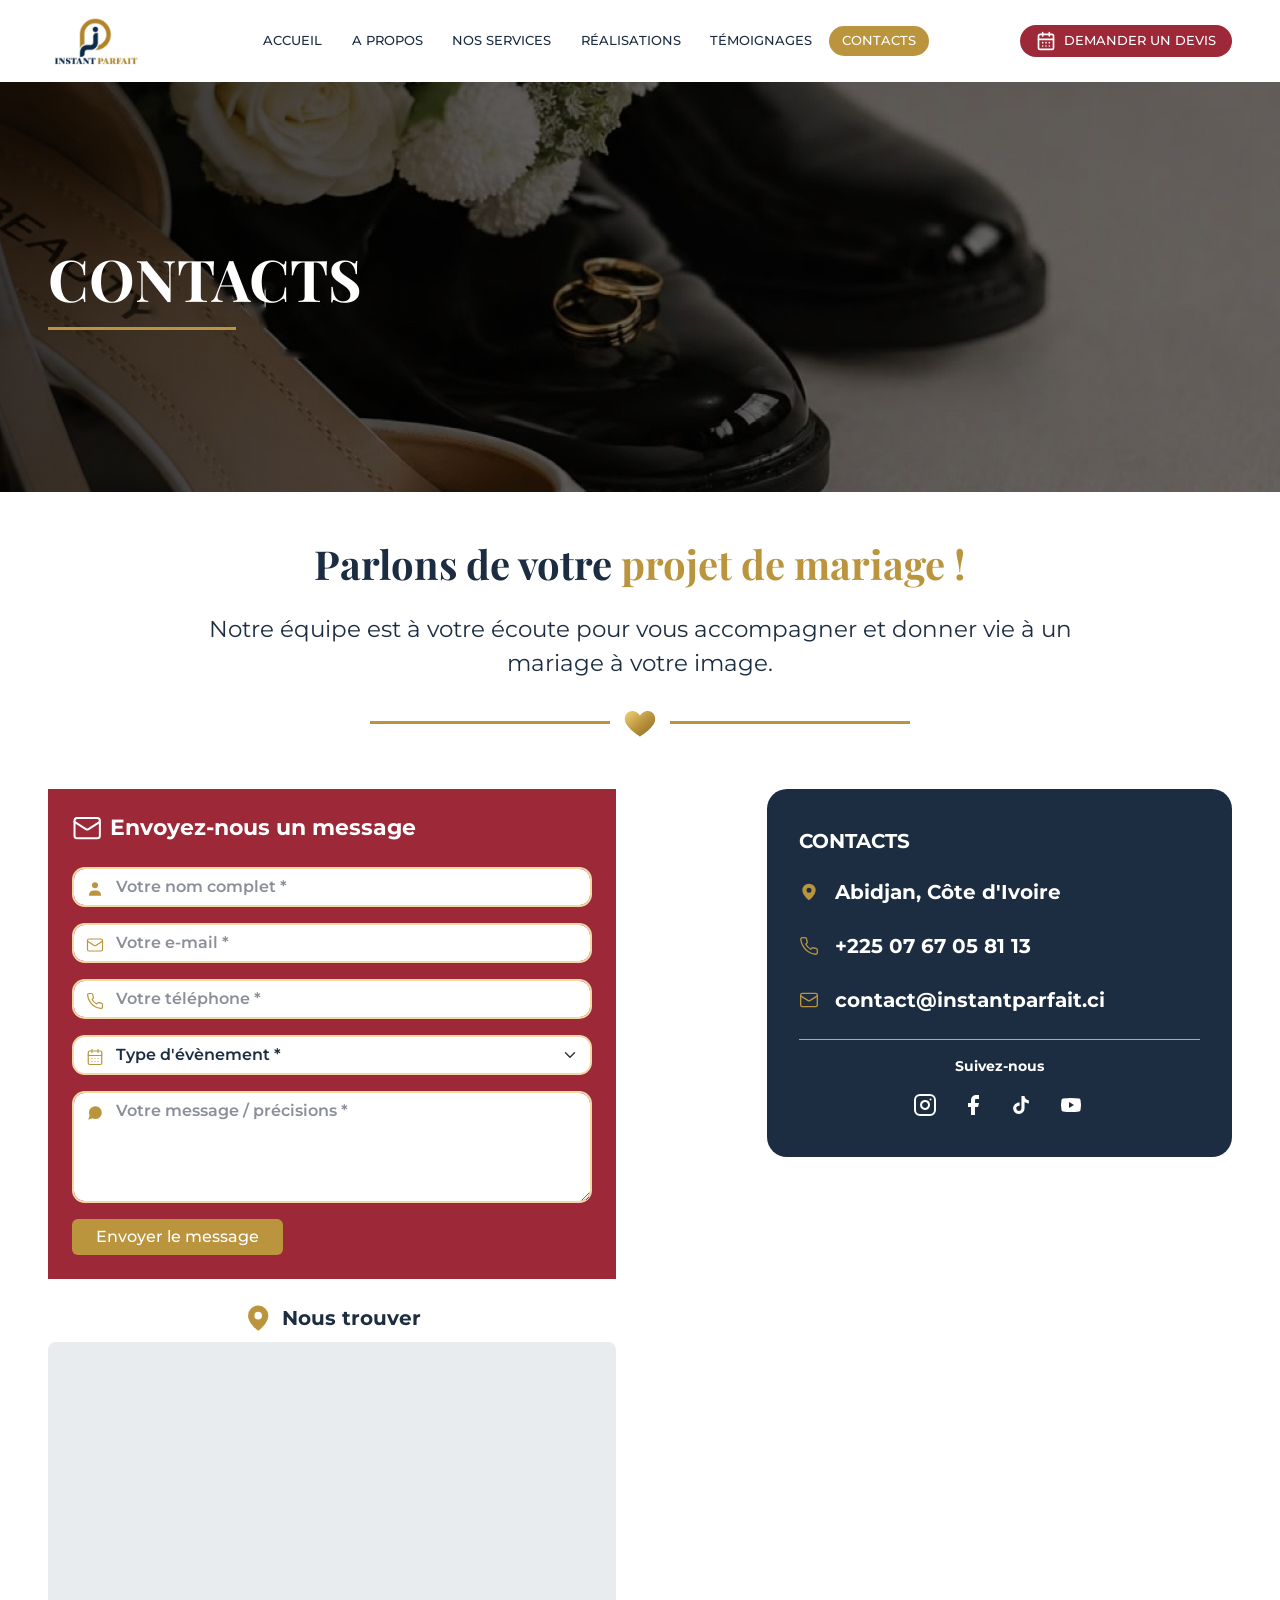
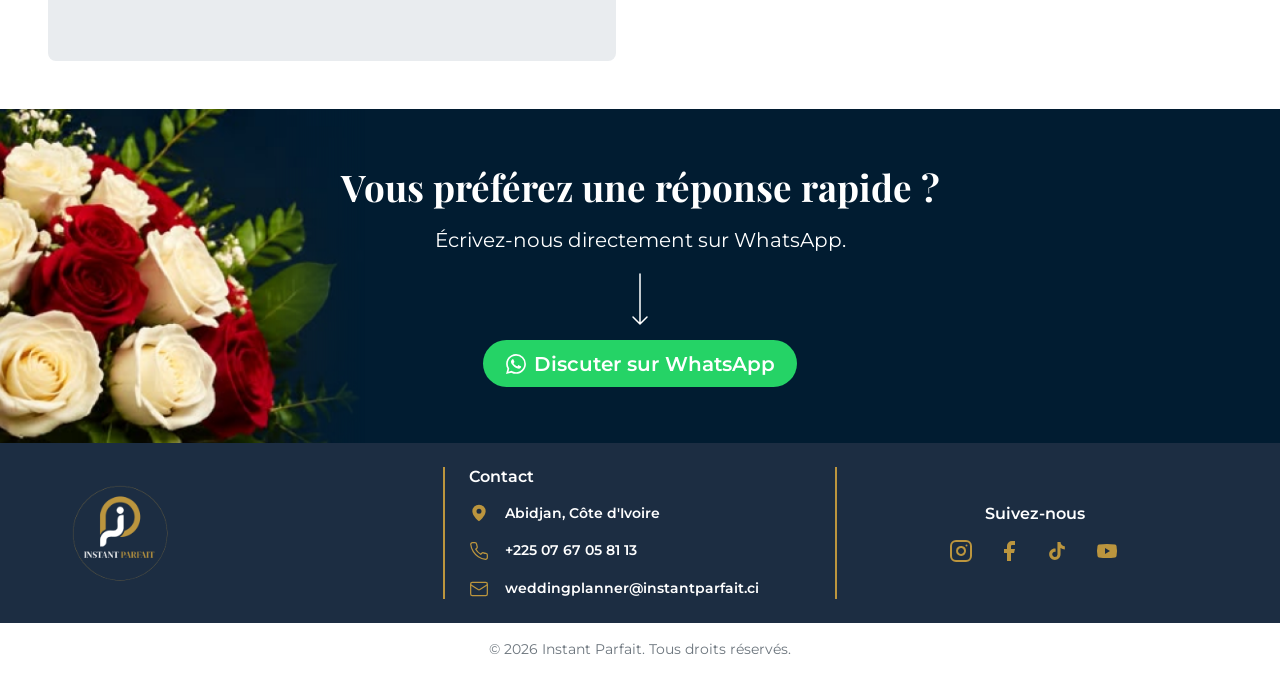
==== commit 54c47ffb: "Contacts : bloc WhatsApp seul, sans « Laisser un témoignage » - Retrait du bouton « Laisser un témoi" ====
--- a/contact.html
+++ b/contact.html
@@ -149,9 +149,9 @@
       <div class="ip-cta-contenu">
         <h2>Vous préférez une réponse rapide ?</h2>
         <p class="mt-3">Écrivez-nous directement sur WhatsApp.</p>
-        <div class="d-flex flex-wrap justify-content-center gap-3 mt-3">
+        <svg class="ip-fleche" width="24" height="56" viewBox="0 0 24 56" fill="none" stroke="currentColor" stroke-width="1.5" stroke-linecap="round" stroke-linejoin="round" aria-hidden="true"><path d="M12 2v50M5 45l7 7 7-7"/></svg>
+        <div>
           <a href="https://wa.me/2250767058113" target="_blank" rel="noopener" class="btn btn-whatsapp btn-lg"><svg class="ip-icon" width="24" height="24" viewBox="0 0 24 24" fill="currentColor" aria-hidden="true"><path d="M17.47 14.38c-.3-.15-1.76-.87-2.03-.97-.27-.1-.47-.15-.67.15-.2.3-.77.97-.94 1.16-.17.2-.35.22-.64.08-.3-.15-1.26-.46-2.39-1.48-.88-.79-1.48-1.76-1.65-2.06-.17-.3-.02-.46.13-.6.13-.14.3-.35.45-.52.15-.18.2-.3.3-.5.1-.2.05-.37-.03-.52-.07-.15-.67-1.61-.92-2.2-.24-.58-.49-.5-.67-.51h-.57c-.2 0-.52.07-.8.37-.27.3-1.04 1.02-1.04 2.48 0 1.46 1.07 2.88 1.21 3.07.15.2 2.1 3.2 5.08 4.49.71.3 1.26.49 1.7.63.71.22 1.36.19 1.87.12.57-.09 1.76-.72 2-1.41.25-.7.25-1.29.18-1.41-.08-.13-.28-.2-.57-.35M12.05 21.79h-.01a9.87 9.87 0 0 1-5.03-1.38l-.36-.21-3.74.98 1-3.65-.24-.37a9.86 9.86 0 0 1-1.51-5.26c0-5.45 4.44-9.88 9.89-9.88 2.64 0 5.12 1.03 6.99 2.9a9.82 9.82 0 0 1 2.89 6.99c0 5.45-4.44 9.88-9.88 9.88m8.41-18.3A11.82 11.82 0 0 0 12.05 0C5.5 0 .16 5.34.16 11.89c0 2.1.55 4.14 1.59 5.95L.06 24l6.3-1.65a11.88 11.88 0 0 0 5.68 1.45h.01c6.55 0 11.89-5.34 11.89-11.89a11.82 11.82 0 0 0-3.48-8.41Z"/></svg> Discuter sur WhatsApp</a>
-          <a href="temoignages.html#avis" class="btn btn-bordeaux btn-lg px-4 gap-3"><svg class="ip-icon" width="24" height="24" viewBox="0 0 24 24" fill="currentColor" aria-hidden="true"><path d="M21 11.5a8.38 8.38 0 0 1-.9 3.8 8.5 8.5 0 0 1-7.6 4.7 8.38 8.38 0 0 1-3.8-.9L3 21l1.9-5.7a8.38 8.38 0 0 1-.9-3.8 8.5 8.5 0 0 1 4.7-7.6 8.38 8.38 0 0 1 3.8-.9h.5a8.48 8.48 0 0 1 8 8v.5z"/></svg> Laisser un témoignage</a>
         </div>
       </div>
     </section>
--- a/assets/css/style.css
+++ b/assets/css/style.css
@@ -410,6 +410,7 @@
   transition: filter .2s, transform .2s;
 }
 .btn-whatsapp:hover { color: #fff; filter: brightness(1.08); transform: translateY(-2px); }
+.ip-fleche { display: block; margin: .25rem auto .75rem; }
 
 /* ---------- Réalisations : filtres et galerie ---------- */
 .ip-filtres {
@@ -552,6 +553,8 @@
 }
 .ip-presta {
   height: 100%;
+  overflow: hidden;                    /* l'arrondi s'applique à toute la carte */
+  border-top-right-radius: 3.5rem;
   background: #d9d9d9;
   color: var(--ip-navy);
 }
@@ -560,7 +563,6 @@
   width: 100%;
   aspect-ratio: 2 / 1;
   object-fit: cover;
-  border-top-right-radius: 2.5rem;
 }
 .ip-presta-texte { padding: 1rem 1.25rem 1.25rem; font-weight: 500; line-height: 1.35; }
 .ip-presta-texte h3 { font-size: 1.1rem; font-weight: 800; margin-bottom: .2rem; }
@@ -569,7 +571,7 @@
 }
 
 /* ---------- À propos ---------- */
-.ip-apropos-photo { width: 100%; border-top-right-radius: 4rem; }
+.ip-apropos-photo { display: block; width: 100%; border-top-right-radius: 4.5rem; }
 .ip-grand-titre {
   font-family: var(--ip-serif);
   font-weight: 700;
